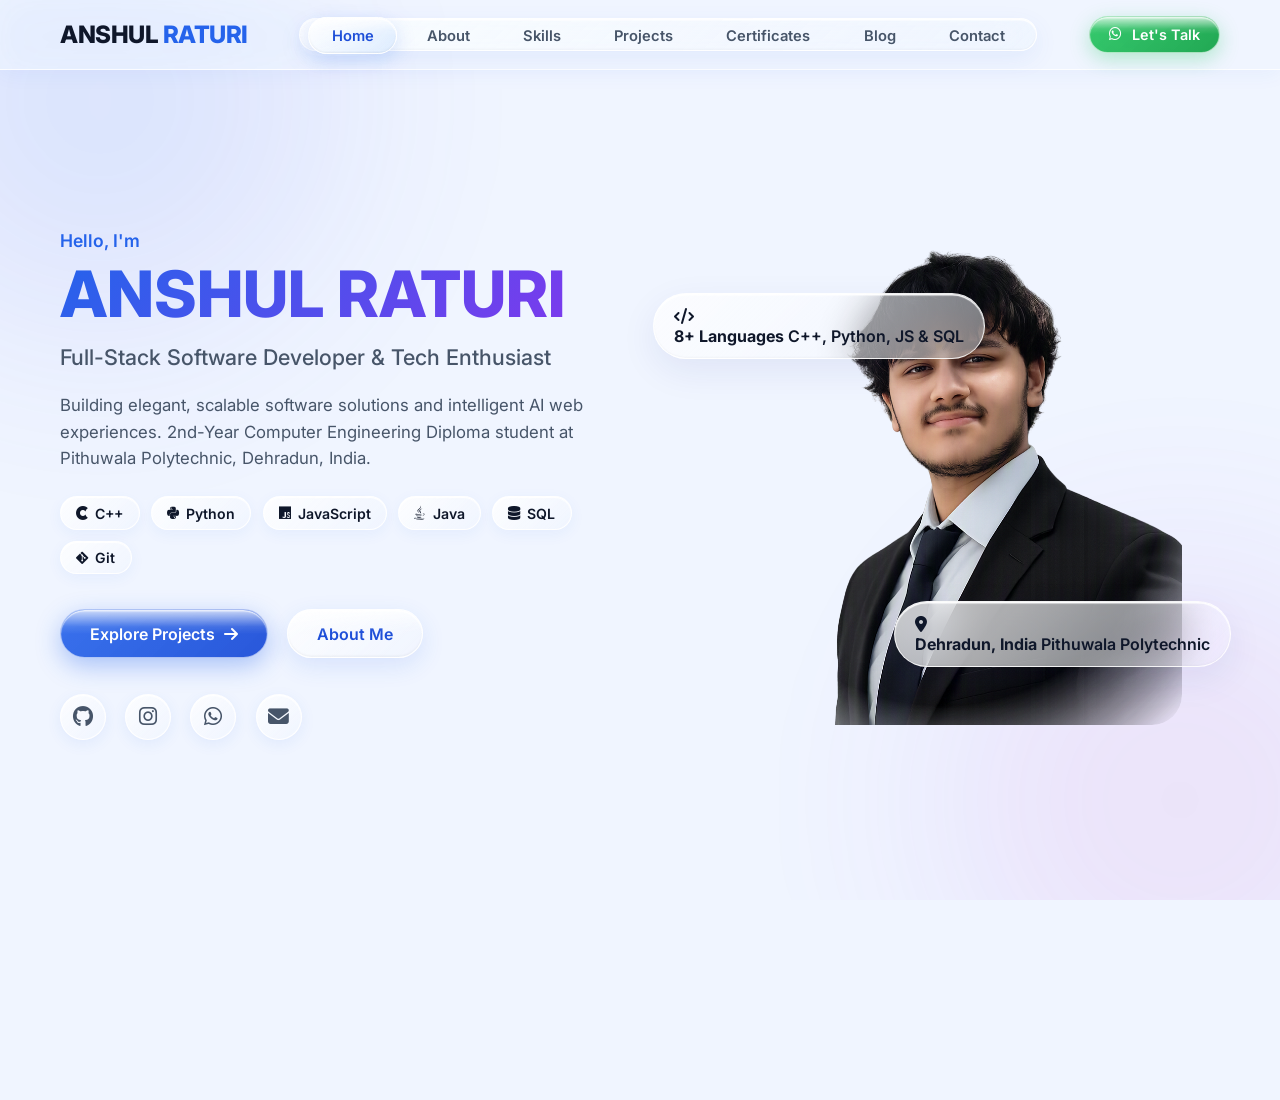
==== index.html @ 7e64fc9b "Complete multi-page portfolio website for Anshul Raturi" ====
<!DOCTYPE html>
<html lang="en">
<head>
  <meta charset="UTF-8">
  <meta name="viewport" content="width=device-width, initial-scale=1.0">
  <title>Anshul Raturi | Full-Stack Software Developer & Tech Enthusiast</title>
  <meta name="description" content="Official website of Anshul Raturi - Full-Stack Developer, Computer Engineering Student at Pithuwala Polytechnic Dehradun. Creator of RaturiHub AI and MAX AI Assistant.">
  <meta name="keywords" content="Anshul Raturi, Anshul Raturi Portfolio, Anshul Raturi Dehradun, RaturiHub, MAX AI, Full-Stack Developer, C++ Developer, Python Bot Developer, Pithuwala Polytechnic">
  <meta name="author" content="Anshul Raturi">
  <meta name="robots" content="index, follow">

  <!-- Open Graph / Social Media SEO -->
  <meta property="og:title" content="Anshul Raturi | Full-Stack Software Developer">
  <meta property="og:description" content="Building scalable web solutions and intelligent AI systems. Based in Dehradun, India.">
  <meta property="og:image" content="my image.png">
  <meta property="og:type" content="website">

  <link rel="stylesheet" href="styles.css">
  <link rel="stylesheet" href="https://cdnjs.cloudflare.com/ajax/libs/font-awesome/6.5.1/css/all.min.css">

  <!-- JSON-LD Structured Data: Person Schema (Google Knowledge Graph) -->
  <script type="application/ld+json">
  {
    "@context": "https://schema.org",
    "@type": "Person",
    "name": "Anshul Raturi",
    "alternateName": "Anshul Raturi Developer",
    "jobTitle": "Full-Stack Software Developer",
    "url": "https://anshulraturi.dev",
    "image": "my image.png",
    "alumniOf": {
      "@type": "EducationalOrganization",
      "name": "Pithuwala Polytechnic, Dehradun"
    },
    "address": {
      "@type": "PostalAddress",
      "addressLocality": "Dehradun",
      "addressRegion": "Uttarakhand",
      "addressCountry": "India"
    },
    "knowsAbout": ["C++", "Python", "JavaScript", "Full-Stack Development", "AI/ML", "SQL", "Git"],
    "sameAs": [
      "https://github.com/anshulraturi2009",
      "https://www.instagram.com/__anshul__raturi__/",
      "https://wa.me/917456057507"
    ]
  }
  </script>
</head>
<body class="home-page page-transition">

  <!-- Header Navigation -->
  <header class="navbar">
    <div class="nav-container">
      <a href="index.html" class="logo">ANSHUL <span>RATURI</span></a>
      
      <ul class="nav-links">
        <li><a href="index.html" class="active">Home</a></li>
        <li><a href="about.html">About</a></li>
        <li><a href="skills.html">Skills</a></li>
        <li><a href="projects.html">Projects</a></li>
        <li><a href="certificates.html">Certificates</a></li>
        <li><a href="blog.html">Blog</a></li>
        <li><a href="contact.html">Contact</a></li>
      </ul>
      
      <div class="nav-actions">
        <a href="https://wa.me/917456057507" target="_blank" class="btn-whatsapp-small">
          <i class="fab fa-whatsapp"></i> Let's Talk
        </a>
        <button class="mobile-menu-btn" aria-label="Toggle Mobile Menu">
          <i class="fas fa-bars"></i>
        </button>
      </div>
    </div>
  </header>

  <!-- Hero Section -->
  <main class="hero-section">
    <div class="hero-container">
      
      <!-- Hero Text Content -->
      <div class="hero-content">
        <span class="greeting-badge">Hello, I'm</span>
        <h1 class="hero-name text-gradient">ANSHUL RATURI</h1>
        <h2 class="hero-role">Full-Stack Software Developer &amp; Tech Enthusiast</h2>
        <p class="hero-desc">
          Building elegant, scalable software solutions and intelligent AI web experiences. 2nd-Year Computer Engineering Diploma student at Pithuwala Polytechnic, Dehradun, India.
        </p>

        <!-- Language Capsule Pills -->
        <div class="language-capsule-bar">
          <span class="lang-pill"><i class="fab fa-cuttlefish"></i> C++</span>
          <span class="lang-pill"><i class="fab fa-python"></i> Python</span>
          <span class="lang-pill"><i class="fab fa-js"></i> JavaScript</span>
          <span class="lang-pill"><i class="fab fa-java"></i> Java</span>
          <span class="lang-pill"><i class="fas fa-database"></i> SQL</span>
          <span class="lang-pill"><i class="fab fa-git-alt"></i> Git</span>
        </div>

        <!-- Action Buttons -->
        <div class="hero-buttons">
          <a href="projects.html" class="btn btn-primary">
            Explore Projects <i class="fas fa-arrow-right"></i>
          </a>
          <a href="about.html" class="btn btn-secondary">
            About Me
          </a>
        </div>

        <!-- Social Media Icons (Trigger Popups) -->
        <div class="hero-socials">
          <a href="#" class="social-trigger" data-modal="gh-modal" title="GitHub"><i class="fab fa-github"></i></a>
          <a href="#" class="social-trigger" data-modal="ig-modal" title="Instagram"><i class="fab fa-instagram"></i></a>
          <a href="#" class="social-trigger" data-modal="wa-modal" title="WhatsApp"><i class="fab fa-whatsapp"></i></a>
          <a href="#" class="social-trigger" data-modal="email-modal" title="Email"><i class="fas fa-envelope"></i></a>
        </div>
      </div>

      <!-- Hero Image Wrapper -->
      <div class="hero-image-wrapper">
        <div class="hero-image-container">
          <img src="my image.png" alt="Anshul Raturi - Full-Stack Developer & Computer Engineering Student" class="hero-image">
        </div>
        
        <!-- Floating Glass Chips -->
        <div class="floating-chip chip-1">
          <i class="fas fa-code"></i>
          <div>
            <strong>8+ Languages</strong>
            <span>C++, Python, JS &amp; SQL</span>
          </div>
        </div>
        <div class="floating-chip chip-2">
          <i class="fas fa-map-marker-alt"></i>
          <div>
            <strong>Dehradun, India</strong>
            <span>Pithuwala Polytechnic</span>
          </div>
        </div>
      </div>

    </div>
  </main>

  <!-- Social Preview Modals -->
  <div class="social-modal" id="ig-modal">
    <div class="social-modal-backdrop"></div>
    <div class="social-card glass">
      <button class="modal-close" aria-label="Close Modal">&times;</button>
      <div class="social-card-header">
        <img src="my image.png" alt="Anshul Raturi - Instagram Profile" class="social-avatar">
        <div class="social-stats">
          <div class="social-username">@__anshul__raturi__</div>
          <div class="social-platform"><i class="fab fa-instagram"></i> Instagram</div>
        </div>
      </div>
      <div class="social-card-bio">
        Full-Stack Developer | Tech Enthusiast<br>
        🚀 Building Software | 📍 Dehradun
      </div>
      <a href="https://www.instagram.com/__anshul__raturi__/" target="_blank" class="btn btn-primary social-visit-btn">
        <i class="fab fa-instagram"></i> Visit Profile
      </a>
    </div>
  </div>

  <div class="social-modal" id="email-modal">
    <div class="social-modal-backdrop"></div>
    <div class="social-card glass">
      <button class="modal-close" aria-label="Close Modal">&times;</button>
      <div class="social-card-header">
        <div class="social-icon-large"><i class="fas fa-envelope"></i></div>
        <div class="social-stats">
          <div class="social-username">anshulraturi51@gmail.com</div>
          <div class="social-platform"><i class="fab fa-google"></i> Gmail</div>
        </div>
      </div>
      <div class="social-card-bio">
        Send me an email for project inquiries,<br>collaborations, or opportunities.
      </div>
      <a href="mailto:anshulraturi51@gmail.com" class="btn btn-primary social-visit-btn">
        <i class="fas fa-paper-plane"></i> Send Email
      </a>
    </div>
  </div>

  <div class="social-modal" id="wa-modal">
    <div class="social-modal-backdrop"></div>
    <div class="social-card glass">
      <button class="modal-close" aria-label="Close Modal">&times;</button>
      <div class="social-card-header">
        <div class="social-icon-large whatsapp"><i class="fab fa-whatsapp"></i></div>
        <div class="social-stats">
          <div class="social-username">+91 74560 57507</div>
          <div class="social-platform"><i class="fab fa-whatsapp"></i> WhatsApp</div>
        </div>
      </div>
      <div class="social-card-bio">
        Chat with me directly on WhatsApp<br>for quick responses &amp; discussions.
      </div>
      <a href="https://wa.me/917456057507?text=Hi%20Anshul" target="_blank" class="btn btn-primary social-visit-btn">
        <i class="fab fa-whatsapp"></i> Chat Now
      </a>
    </div>
  </div>

  <div class="social-modal" id="gh-modal">
    <div class="social-modal-backdrop"></div>
    <div class="social-card glass">
      <button class="modal-close" aria-label="Close Modal">&times;</button>
      <div class="social-card-header">
        <div class="social-icon-large github"><i class="fab fa-github"></i></div>
        <div class="social-stats">
          <div class="social-username">anshulraturi2009</div>
          <div class="social-platform"><i class="fab fa-github"></i> GitHub</div>
        </div>
      </div>
      <div class="social-card-bio">
        Explore my projects, repositories,<br>and open-source contributions.
      </div>
      <a href="https://github.com/anshulraturi2009" target="_blank" class="btn btn-primary social-visit-btn">
        <i class="fab fa-github"></i> Visit Profile
      </a>
    </div>
  </div>

  <script src="script.js"></script>
</body>
</html>
---- styles.css ----
@import url('https://fonts.googleapis.com/css2?family=Inter:wght@300;400;500;600;700;800&display=swap');

:root {
  --bg-color: #F0F5FF;
  --text-primary: #0F172A;
  --text-secondary: #475569;
  --accent-blue: #2563EB;
  --accent-blue-hover: #1D4ED8;
  --nav-height: 70px;
}

/* Global Reset & Base */
*, *::before, *::after {
  box-sizing: border-box;
}

html {
  scroll-behavior: smooth;
}

body {
  margin: 0;
  padding: 0;
  font-family: 'Inter', system-ui, -apple-system, sans-serif;
  background-color: var(--bg-color);
  color: var(--text-primary);
  overscroll-behavior: none;
  -webkit-font-smoothing: antialiased;
  -moz-osx-font-smoothing: grayscale;
}

@media (min-width: 1024px) {
  body.home-page {
    overflow: hidden;
  }
}

/* Background Ambient Orbs for Depth */
@media (min-width: 768px) {
  body::before, body::after {
    content: '';
    position: fixed;
    width: 600px;
    height: 600px;
    border-radius: 50%;
    filter: blur(100px);
    z-index: -1;
    opacity: 0.45;
    pointer-events: none;
  }
  body::before {
    top: -200px;
    left: -200px;
    background: radial-gradient(circle, rgba(37, 99, 235, 0.3) 0%, rgba(99, 102, 241, 0.2) 50%, transparent 70%);
  }
  body::after {
    bottom: -200px;
    right: -200px;
    background: radial-gradient(circle, rgba(236, 72, 153, 0.25) 0%, rgba(168, 85, 247, 0.2) 50%, transparent 70%);
  }
}

a {
  text-decoration: none;
  color: inherit;
}

ul {
  list-style: none;
  padding: 0;
  margin: 0;
}

.text-gradient {
  background: linear-gradient(135deg, #2563EB, #7C3AED, #EC4899, #2563EB);
  background-size: 300% auto;
  -webkit-background-clip: text;
  -webkit-text-fill-color: transparent;
  background-clip: text;
  animation: gradientShimmer 6s ease infinite;
}

@keyframes gradientShimmer {
  0% { background-position: 0% center; }
  50% { background-position: 100% center; }
  100% { background-position: 0% center; }
}

/* Page Entrance */
.page-transition {
  animation: pageIn 0.5s ease forwards;
}
@keyframes pageIn {
  from { opacity: 0; transform: translateY(15px); }
  to { opacity: 1; transform: translateY(0); }
}

/* Typography */
h1, h2, h3, h4 {
  margin: 0;
  font-weight: 700;
}
p {
  line-height: 1.6;
  color: var(--text-secondary);
}

/* Page Layout */
.page-container {
  max-width: 1200px;
  margin: 0 auto;
  padding: calc(var(--nav-height) + 40px) 20px 40px;
}

/* ========================================================
   NAVBAR & NAV GLASS LINKS
   ======================================================== */
.navbar {
  position: fixed;
  top: 0;
  width: 100%;
  height: var(--nav-height);
  background: rgba(240, 245, 255, 0.7);
  backdrop-filter: blur(16px) saturate(180%);
  -webkit-backdrop-filter: blur(16px) saturate(180%);
  border-bottom: 1.5px solid rgba(255, 255, 255, 0.8);
  box-shadow: 0 4px 20px rgba(37, 99, 235, 0.05);
  z-index: 1000;
}
.nav-container {
  max-width: 1200px;
  margin: 0 auto;
  padding: 0 20px;
  height: 100%;
  display: flex;
  align-items: center;
  justify-content: space-between;
}
.logo {
  font-size: 1.5rem;
  font-weight: 800;
  letter-spacing: -0.5px;
}
.logo span {
  color: var(--accent-blue);
}
.nav-links {
  display: flex;
  gap: 0.4rem;
  align-items: center;
  padding: 0.35rem 0.5rem;
  background: linear-gradient(135deg, rgba(255, 255, 255, 0.65) 0%, rgba(240, 245, 255, 0.35) 100%);
  backdrop-filter: blur(20px) saturate(190%);
  -webkit-backdrop-filter: blur(20px) saturate(190%);
  border: 1.5px solid rgba(255, 255, 255, 0.9);
  border-radius: 99px;
  box-shadow: 
    0 8px 25px rgba(37, 99, 235, 0.08),
    inset 0 1.5px 1px rgba(255, 255, 255, 0.95),
    inset 0 -1px 2px rgba(0, 0, 0, 0.03);
}
.nav-links a {
  position: relative;
  font-weight: 600;
  font-size: 0.92rem;
  padding: 0.55rem 1.4rem;
  border-radius: 99px;
  color: var(--text-secondary);
  transition: all 0.35s cubic-bezier(0.34, 1.56, 0.64, 1);
  border: 1.5px solid transparent;
  overflow: hidden;
  z-index: 1;
}

/* Light Reflection Sheen Arc on Nav Links */
.nav-links a::before {
  content: '';
  position: absolute;
  top: 0;
  left: 0;
  right: 0;
  height: 50%;
  background: linear-gradient(180deg, rgba(255, 255, 255, 0.85) 0%, rgba(255, 255, 255, 0.1) 70%, transparent 100%);
  border-radius: 99px 99px 0 0;
  opacity: 0;
  transition: opacity 0.3s ease;
  pointer-events: none;
}

/* Rainbow Edge Sheen on Nav Link Hover */
.nav-links a::after {
  content: '';
  position: absolute;
  inset: -1.5px;
  border-radius: inherit;
  padding: 1.5px;
  background: linear-gradient(
    135deg,
    rgba(255, 255, 255, 0.9),
    rgba(59, 130, 246, 0.7),
    rgba(168, 85, 247, 0.7),
    rgba(236, 72, 153, 0.6),
    rgba(255, 255, 255, 0.9)
  );
  -webkit-mask: linear-gradient(#fff 0 0) content-box, linear-gradient(#fff 0 0);
  mask: linear-gradient(#fff 0 0) content-box, linear-gradient(#fff 0 0);
  -webkit-mask-composite: xor;
  mask-composite: exclude;
  opacity: 0;
  transition: opacity 0.4s ease;
  pointer-events: none;
}

.nav-links a:hover {
  color: #1D4ED8;
  background: linear-gradient(135deg, rgba(255, 255, 255, 0.85) 0%, rgba(230, 240, 255, 0.5) 100%);
  backdrop-filter: blur(16px);
  border-color: rgba(255, 255, 255, 0.95);
  box-shadow: 
    0 6px 20px rgba(37, 99, 235, 0.15),
    inset 0 1.5px 1px #ffffff,
    inset 0 -1px 2px rgba(0, 0, 0, 0.04);
  transform: translateY(-2px) scale(1.02);
}
.nav-links a:hover::before, .nav-links a:hover::after {
  opacity: 1;
}

.nav-links a.active {
  color: #1D4ED8;
  background: linear-gradient(135deg, rgba(255, 255, 255, 0.95) 0%, rgba(210, 230, 255, 0.7) 100%);
  backdrop-filter: blur(16px);
  border-color: rgba(255, 255, 255, 0.95);
  box-shadow: 
    0 6px 20px rgba(37, 99, 235, 0.18),
    inset 0 1.5px 1px #ffffff,
    inset 0 -1px 2px rgba(0, 0, 0, 0.05);
}
.nav-links a.active::before {
  opacity: 1;
}

.nav-actions {
  display: flex;
  align-items: center;
  gap: 1rem;
}
.mobile-menu-btn {
  display: none;
  background: none;
  border: none;
  font-size: 1.5rem;
  color: var(--text-primary);
  cursor: pointer;
}

/* ========================================================
   PURE 3D GLASS MATERIAL BUTTONS
   ======================================================== */
.btn, .btn-whatsapp-small {
  position: relative;
  display: inline-flex;
  align-items: center;
  justify-content: center;
  gap: 0.6rem;
  padding: 0.85rem 1.8rem;
  border-radius: 99px;
  font-size: 1rem;
  font-weight: 600;
  text-decoration: none;
  cursor: pointer;
  overflow: hidden;
  transition: all 0.35s cubic-bezier(0.34, 1.56, 0.64, 1);
  will-change: transform;
  z-index: 1;

  /* Real Glass Base Styling */
  background: linear-gradient(135deg, rgba(255, 255, 255, 0.8) 0%, rgba(240, 245, 255, 0.4) 100%);
  backdrop-filter: blur(20px) saturate(190%);
  -webkit-backdrop-filter: blur(20px) saturate(190%);
  border: 1.5px solid rgba(255, 255, 255, 0.9);
  box-shadow: 
    0 8px 24px rgba(37, 99, 235, 0.12),
    inset 0 1.5px 1px rgba(255, 255, 255, 0.95),
    inset 0 -1.5px 2px rgba(0, 0, 0, 0.04);
}

/* Top Glossy Reflection Sheen */
.btn::before, .btn-whatsapp-small::before {
  content: '';
  position: absolute;
  top: 0;
  left: 0;
  right: 0;
  height: 50%;
  background: linear-gradient(180deg, rgba(255, 255, 255, 0.75) 0%, rgba(255, 255, 255, 0.1) 70%, transparent 100%);
  border-radius: 99px 99px 0 0;
  pointer-events: none;
  transition: opacity 0.3s ease;
}

/* Rainbow / Iridescent Edge Glow on Hover */
.btn::after, .btn-whatsapp-small::after {
  content: '';
  position: absolute;
  inset: -1.5px;
  border-radius: inherit;
  padding: 1.5px;
  background: linear-gradient(
    135deg,
    rgba(255, 255, 255, 0.9),
    rgba(59, 130, 246, 0.7),
    rgba(168, 85, 247, 0.7),
    rgba(236, 72, 153, 0.6),
    rgba(255, 255, 255, 0.9)
  );
  -webkit-mask: linear-gradient(#fff 0 0) content-box, linear-gradient(#fff 0 0);
  mask: linear-gradient(#fff 0 0) content-box, linear-gradient(#fff 0 0);
  -webkit-mask-composite: xor;
  mask-composite: exclude;
  opacity: 0;
  transition: opacity 0.4s ease;
  pointer-events: none;
}

.btn-secondary {
  color: #1D4ED8;
}
.btn-secondary:hover {
  color: #1E40AF;
  background: linear-gradient(135deg, rgba(255, 255, 255, 0.95) 0%, rgba(240, 245, 255, 0.6) 100%);
}

.btn-primary {
  background: linear-gradient(135deg, rgba(37, 99, 235, 0.9) 0%, rgba(29, 78, 216, 0.95) 100%);
  color: #FFFFFF !important;
  border: 1.5px solid rgba(255, 255, 255, 0.6);
  box-shadow: 
    0 8px 25px rgba(37, 99, 235, 0.35),
    inset 0 1.5px 1px rgba(255, 255, 255, 0.6);
}
.btn-primary:hover {
  background: linear-gradient(135deg, rgba(29, 78, 216, 0.95) 0%, rgba(30, 64, 175, 1) 100%);
  box-shadow: 
    0 12px 30px rgba(37, 99, 235, 0.45),
    inset 0 1.5px 1.5px rgba(255, 255, 255, 0.8);
}

.btn-whatsapp-small {
  background: linear-gradient(135deg, rgba(34, 197, 94, 0.9) 0%, rgba(22, 163, 74, 0.95) 100%);
  color: #FFFFFF !important;
  border: 1.5px solid rgba(255, 255, 255, 0.6);
  padding: 0.55rem 1.2rem;
  font-size: 0.9rem;
  box-shadow: 
    0 6px 20px rgba(34, 197, 94, 0.3),
    inset 0 1.5px 1px rgba(255, 255, 255, 0.6);
}
.btn-whatsapp-small:hover {
  background: linear-gradient(135deg, rgba(22, 163, 74, 0.95) 0%, rgba(21, 128, 61, 1) 100%);
}

.btn:hover, .btn-whatsapp-small:hover {
  transform: translateY(-3px) scale(1.02);
}
.btn:hover::after, .btn-whatsapp-small:hover::after {
  opacity: 1;
}

/* ========================================================
   REAL FROSTED GLASS CARDS (EVERYWHERE)
   ======================================================== */
.card, .about-card, .skill-card, .contact-item, .contact-form, .floating-chip, .glass {
  position: relative;
  background: linear-gradient(135deg, rgba(255, 255, 255, 0.75) 0%, rgba(240, 245, 255, 0.45) 100%);
  backdrop-filter: blur(20px) saturate(180%);
  -webkit-backdrop-filter: blur(20px) saturate(180%);
  border: 1.5px solid rgba(255, 255, 255, 0.85);
  box-shadow: 
    0 12px 36px 0 rgba(31, 38, 135, 0.08),
    inset 0 1.5px 1px 0 rgba(255, 255, 255, 0.95),
    inset 0 -1px 2px 0 rgba(0, 0, 0, 0.03);
  border-radius: 20px;
  overflow: hidden;
  transition: all 0.35s cubic-bezier(0.34, 1.56, 0.64, 1);
}

/* Glossy Light Highlight Arc on Top of Cards */
.card::before, .about-card::before, .skill-card::before, .contact-item::before, .contact-form::before, .floating-chip::before, .glass::before {
  content: '';
  position: absolute;
  top: 0;
  left: 10%;
  right: 10%;
  height: 1px;
  background: linear-gradient(90deg, transparent, rgba(255, 255, 255, 0.9), transparent);
  pointer-events: none;
}

/* Rainbow Edge Sheen on Card Hover */
.card::after, .about-card::after, .skill-card::after, .contact-item::after, .contact-form::after, .floating-chip::after, .glass::after {
  content: '';
  position: absolute;
  inset: -1.5px;
  border-radius: inherit;
  padding: 1.5px;
  background: linear-gradient(
    135deg,
    rgba(255, 255, 255, 0.9),
    rgba(59, 130, 246, 0.5),
    rgba(168, 85, 247, 0.5),
    rgba(236, 72, 153, 0.4),
    rgba(255, 255, 255, 0.9)
  );
  -webkit-mask: linear-gradient(#fff 0 0) content-box, linear-gradient(#fff 0 0);
  mask: linear-gradient(#fff 0 0) content-box, linear-gradient(#fff 0 0);
  -webkit-mask-composite: xor;
  mask-composite: exclude;
  opacity: 0;
  transition: opacity 0.4s ease;
  pointer-events: none;
}

.card:hover, .about-card:hover, .skill-card:hover, .contact-item:hover, .contact-form:hover, .floating-chip:hover, .glass:hover {
  transform: translateY(-4px);
  background: linear-gradient(135deg, rgba(255, 255, 255, 0.9) 0%, rgba(240, 245, 255, 0.6) 100%);
  box-shadow: 
    0 18px 45px 0 rgba(37, 99, 235, 0.14),
    inset 0 1.5px 1.5px 0 #fff;
}
.card:hover::after, .about-card:hover::after, .skill-card:hover::after, .contact-item:hover::after, .contact-form:hover::after, .floating-chip:hover::after, .glass:hover::after {
  opacity: 1;
}

/* ========================================================
   HERO SECTION & IMAGE BLENDING
   ======================================================== */
.main-content {
  min-height: 100vh;
}
.hero-container {
  max-width: 1200px;
  margin: 0 auto;
  padding: calc(var(--nav-height) + 2rem) 20px 2rem;
  display: flex;
  align-items: center;
  justify-content: space-between;
  gap: 3rem;
  min-height: 100vh;
}
.hero-content {
  flex: 1;
  max-width: 600px;
  z-index: 2;
}
.greeting-badge {
  display: inline-block;
  font-size: 1.1rem;
  font-weight: 600;
  color: var(--accent-blue);
  margin-bottom: 0.5rem;
}
.hero-name {
  font-size: clamp(2.8rem, 5vw, 4.5rem);
  line-height: 1.1;
  margin-bottom: 0.8rem;
  font-weight: 800;
}
.hero-role {
  font-size: 1.35rem;
  color: var(--text-secondary);
  font-weight: 500;
  margin-bottom: 1.2rem;
  line-height: 1.4;
}
.hero-desc {
  font-size: 1.05rem;
  color: var(--text-secondary);
  line-height: 1.6;
  margin-bottom: 1.5rem;
}

/* Language Capsule Pills Bar */
.language-capsule-bar {
  display: flex;
  flex-wrap: wrap;
  gap: 0.7rem;
  margin-top: 1.5rem;
  margin-bottom: 2.2rem; /* Clean ample gap before Explore Projects button */
  align-items: center;
}
.lang-pill {
  display: inline-flex;
  align-items: center;
  gap: 0.45rem;
  padding: 0.45rem 0.95rem;
  background: linear-gradient(135deg, rgba(255, 255, 255, 0.85) 0%, rgba(240, 245, 255, 0.5) 100%);
  backdrop-filter: blur(16px);
  -webkit-backdrop-filter: blur(16px);
  border: 1.5px solid rgba(255, 255, 255, 0.9);
  border-radius: 99px;
  font-size: 0.88rem;
  font-weight: 600;
  color: var(--text-primary);
  box-shadow: 0 4px 15px rgba(37, 99, 235, 0.06), inset 0 1px 1px #fff;
  transition: all 0.3s ease;
}
.lang-pill:hover {
  transform: translateY(-2px);
  border-color: var(--accent-blue);
  color: var(--accent-blue);
  background: #FFFFFF;
}

.hero-buttons {
  display: flex;
  gap: 1.2rem;
  margin-bottom: 2.2rem;
  flex-wrap: wrap;
}

/* Hero Social Glass Buttons */
.hero-socials {
  display: flex;
  gap: 1.2rem;
  font-size: 1.3rem;
}
.hero-socials a {
  display: inline-flex;
  align-items: center;
  justify-content: center;
  width: 46px;
  height: 46px;
  border-radius: 50%;
  background: linear-gradient(135deg, rgba(255, 255, 255, 0.8) 0%, rgba(240, 245, 255, 0.4) 100%);
  backdrop-filter: blur(16px);
  border: 1.5px solid rgba(255, 255, 255, 0.9);
  color: var(--text-secondary);
  box-shadow: 0 4px 15px rgba(37, 99, 235, 0.08), inset 0 1px 1px #fff;
  transition: all 0.3s cubic-bezier(0.34, 1.56, 0.64, 1);
}
.hero-socials a:hover {
  color: var(--accent-blue);
  transform: translateY(-4px) scale(1.1);
  background: linear-gradient(135deg, #fff 0%, rgba(240, 245, 255, 0.8) 100%);
  box-shadow: 0 8px 25px rgba(37, 99, 235, 0.2), inset 0 1.5px 1px #fff;
}

/* Image Wrapping & Seamless Radial Feathering */
.hero-image-wrapper {
  flex: 1;
  display: flex;
  justify-content: center;
  align-items: center;
  position: relative;
  min-width: 320px;
  z-index: 1;
}
.hero-image-container {
  position: relative;
  width: 100%;
  max-width: 480px;
  aspect-ratio: 1;
  overflow: hidden;
  border-radius: 30px;
  -webkit-mask-image: radial-gradient(circle at center, black 65%, transparent 98%);
  mask-image: radial-gradient(circle at center, black 65%, transparent 98%);
  display: flex;
  justify-content: center;
  align-items: center;
}
.hero-image {
  width: 100%;
  height: 100%;
  object-fit: cover;
  object-position: center 10%;
  transform: scale(1.08);
  background: transparent;
  display: block;
}

/* Floating Chips */
.floating-chip {
  position: absolute;
  padding: 0.75rem 1.25rem;
  border-radius: 99px;
  font-weight: 600;
  animation: float 4s ease-in-out infinite;
  will-change: transform;
  z-index: 3;
}
.chip-1 {
  top: 10%;
  left: -2%;
}
.chip-2 {
  bottom: 12%;
  right: -2%;
  animation-delay: 2s;
}
@keyframes float {
  0%, 100% { transform: translateY(0); }
  50% { transform: translateY(-12px); }
}

/* ========================================================
   INNER PAGES (ABOUT, SKILLS, CONTACT)
   ======================================================== */
.page-header {
  text-align: center;
  margin-bottom: 4rem;
}
.page-header h1 {
  font-size: 3rem;
  margin-bottom: 1rem;
}

/* About Page Stats */
.stats-container {
  display: flex;
  justify-content: center;
  gap: 3rem;
  margin-bottom: 4rem;
  flex-wrap: wrap;
}
.stat-item {
  text-align: center;
  padding: 1.5rem 2.5rem;
}
.stat-num {
  font-size: 3.5rem;
  font-weight: 800;
  color: var(--accent-blue);
  margin-bottom: 0.5rem;
}
.stat-label {
  font-weight: 600;
  color: var(--text-secondary);
}

.about-grid {
  display: grid;
  grid-template-columns: repeat(auto-fit, minmax(300px, 1fr));
  gap: 2rem;
  content-visibility: auto;
}
.about-card {
  padding: 2rem;
}
.about-card .icon {
  font-size: 2.5rem;
  color: var(--accent-blue);
  margin-bottom: 1.5rem;
}
.about-card h3 {
  margin-bottom: 1rem;
  font-size: 1.25rem;
}

/* Skills Page */
.skills-grid {
  display: grid;
  grid-template-columns: repeat(auto-fit, minmax(300px, 1fr));
  gap: 2rem;
  content-visibility: auto;
}
.skill-card {
  padding: 2rem;
  display: flex;
  flex-direction: column;
}
.skill-header {
  display: flex;
  align-items: center;
  gap: 1rem;
  margin-bottom: 1rem;
}
.skill-icon {
  font-size: 2.5rem;
}
.skill-info h3 {
  font-size: 1.1rem;
  margin-bottom: 0.2rem;
}
.skill-info span {
  font-size: 0.85rem;
  color: var(--text-secondary);
}
.skill-desc {
  font-size: 0.95rem;
  margin-bottom: 1.5rem;
  flex-grow: 1;
}
.skill-bar-header {
  display: flex;
  justify-content: space-between;
  align-items: center;
  margin-top: 1rem;
  margin-bottom: 0.4rem;
  font-size: 0.88rem;
  font-weight: 700;
}
.skill-bar-label {
  color: var(--text-secondary);
  font-weight: 600;
}
.skill-bar-percent {
  font-size: 0.9rem;
  font-weight: 800;
  padding: 0.2rem 0.6rem;
  border-radius: 6px;
  letter-spacing: 0.5px;
}

/* Color Coding Levels */

/* High (90%+) -> RED GRADIENT */
.percent-high {
  color: #DC2626;
  background: rgba(220, 38, 38, 0.1);
  border: 1px solid rgba(220, 38, 38, 0.25);
}
.skill-bar-fill.level-high {
  background: linear-gradient(90deg, #EF4444 0%, #DC2626 100%);
  box-shadow: 0 2px 10px rgba(220, 38, 38, 0.35);
}

/* Medium-High (85% - 89%) -> ORANGE GRADIENT */
.percent-medium-high {
  color: #EA580C;
  background: rgba(234, 88, 12, 0.1);
  border: 1px solid rgba(234, 88, 12, 0.25);
}
.skill-bar-fill.level-medium-high {
  background: linear-gradient(90deg, #F97316 0%, #EA580C 100%);
  box-shadow: 0 2px 10px rgba(234, 88, 12, 0.35);
}

/* Medium (80% - 84%) -> BLUE GRADIENT */
.percent-medium {
  color: #2563EB;
  background: rgba(37, 99, 235, 0.1);
  border: 1px solid rgba(37, 99, 235, 0.25);
}
.skill-bar-fill.level-medium {
  background: linear-gradient(90deg, #3B82F6 0%, #2563EB 100%);
  box-shadow: 0 2px 10px rgba(37, 99, 235, 0.35);
}

.progress-container, .skill-bar-container {
  height: 10px;
  background: rgba(37, 99, 235, 0.08);
  border-radius: 99px;
  overflow: hidden;
  border: 1px solid rgba(37, 99, 235, 0.12);
}
.progress-bar, .skill-bar-fill {
  height: 100%;
  width: 0%;
  border-radius: 99px;
  transition: width 1.2s cubic-bezier(0.25, 0.8, 0.25, 1);
}

/* ========================================================
   PROJECTS PAGE STYLING
   ======================================================== */
.projects-grid {
  display: grid;
  grid-template-columns: repeat(auto-fit, minmax(350px, 1fr));
  gap: 2.5rem;
  content-visibility: auto;
}
.project-card {
  padding: 2.2rem;
  display: flex;
  flex-direction: column;
  justify-content: space-between;
}
.project-banner {
  display: flex;
  align-items: center;
  justify-content: space-between;
  margin-bottom: 1.5rem;
}
.project-icon-badge {
  width: 54px;
  height: 54px;
  border-radius: 16px;
  background: linear-gradient(135deg, rgba(37, 99, 235, 0.2) 0%, rgba(124, 58, 237, 0.2) 100%);
  border: 1.5px solid rgba(255, 255, 255, 0.9);
  display: flex;
  align-items: center;
  justify-content: center;
  font-size: 1.6rem;
  color: var(--accent-blue);
  box-shadow: 0 4px 15px rgba(37, 99, 235, 0.15);
}
.project-icon-badge.max-ai {
  background: linear-gradient(135deg, rgba(16, 185, 129, 0.2) 0%, rgba(6, 182, 212, 0.2) 100%);
  color: #059669;
}
.project-status {
  font-size: 0.8rem;
  font-weight: 700;
  padding: 0.4rem 0.9rem;
  border-radius: 99px;
  background: rgba(34, 197, 94, 0.12);
  color: #16a34a;
  border: 1px solid rgba(34, 197, 94, 0.3);
  display: inline-flex;
  align-items: center;
  gap: 0.4rem;
}
.project-status i {
  font-size: 0.5rem;
  animation: statusPulse 2s infinite;
}
@keyframes statusPulse {
  0%, 100% { opacity: 1; }
  50% { opacity: 0.3; }
}

.project-title {
  font-size: 1.6rem;
  margin-bottom: 0.4rem;
  color: var(--text-primary);
}
.project-tagline {
  font-size: 0.95rem;
  font-weight: 600;
  color: var(--accent-blue);
  margin-bottom: 1.2rem;
}
.project-summary {
  font-size: 0.95rem;
  line-height: 1.65;
  color: var(--text-secondary);
  margin-bottom: 1.5rem;
}
.project-features {
  display: grid;
  grid-template-columns: 1fr 1fr;
  gap: 0.8rem;
  margin-bottom: 1.5rem;
}
.feature-item {
  font-size: 0.85rem;
  font-weight: 600;
  color: var(--text-primary);
  display: flex;
  align-items: center;
  gap: 0.5rem;
}
.feature-item i {
  color: var(--accent-blue);
  font-size: 0.9rem;
}
.project-tech-stack {
  display: flex;
  flex-wrap: wrap;
  gap: 0.5rem;
  margin-bottom: 1.8rem;
}
.tech-pill {
  font-size: 0.8rem;
  font-weight: 600;
  padding: 0.35rem 0.8rem;
  border-radius: 99px;
  background: rgba(255, 255, 255, 0.8);
  backdrop-filter: blur(8px);
  border: 1px solid rgba(255, 255, 255, 0.9);
  color: var(--text-secondary);
  box-shadow: 0 2px 8px rgba(0, 0, 0, 0.03);
}
.project-actions {
  display: flex;
  gap: 0.8rem;
  flex-wrap: wrap;
}
.project-actions .btn {
  padding: 0.7rem 1.4rem;
  font-size: 0.9rem;
}

/* ========================================================
   CERTIFICATES PAGE STYLING
   ======================================================== */
.certificates-grid {
  display: grid;
  grid-template-columns: repeat(auto-fit, minmax(320px, 1fr));
  gap: 2.2rem;
  content-visibility: auto;
}
.cert-card {
  padding: 2rem;
  display: flex;
  flex-direction: column;
  justify-content: space-between;
}
.cert-icon-wrapper {
  width: 58px;
  height: 58px;
  border-radius: 18px;
  background: linear-gradient(135deg, rgba(37, 99, 235, 0.2) 0%, rgba(99, 102, 241, 0.2) 100%);
  border: 1.5px solid rgba(255, 255, 255, 0.9);
  display: flex;
  align-items: center;
  justify-content: center;
  font-size: 1.8rem;
  color: var(--accent-blue);
  box-shadow: 0 6px 20px rgba(37, 99, 235, 0.15);
  margin-bottom: 1.2rem;
}
.cert-icon-wrapper.google {
  background: linear-gradient(135deg, rgba(234, 67, 53, 0.15) 0%, rgba(251, 188, 5, 0.15) 100%);
  color: #EA4335;
}
.cert-icon-wrapper.ai {
  background: linear-gradient(135deg, rgba(168, 85, 247, 0.2) 0%, rgba(236, 72, 153, 0.2) 100%);
  color: #9333EA;
}
.cert-icon-wrapper.aws {
  background: linear-gradient(135deg, rgba(255, 153, 0, 0.2) 0%, rgba(234, 88, 12, 0.2) 100%);
  color: #D97706;
}
.cert-icon-wrapper.microsoft {
  background: linear-gradient(135deg, rgba(0, 164, 239, 0.2) 0%, rgba(127, 186, 0, 0.2) 100%);
  color: #0284C7;
}
.cert-icon-wrapper.hubspot {
  background: linear-gradient(135deg, rgba(255, 122, 89, 0.2) 0%, rgba(249, 115, 22, 0.2) 100%);
  color: #EA580C;
}
.cert-icon-wrapper.cpp { background: linear-gradient(135deg, rgba(0, 89, 156, 0.2) 0%, rgba(37, 99, 235, 0.2) 100%); color: #00599C; }
.cert-icon-wrapper.python { background: linear-gradient(135deg, rgba(55, 118, 171, 0.2) 0%, rgba(255, 212, 59, 0.2) 100%); color: #3776AB; }
.cert-icon-wrapper.sql { background: linear-gradient(135deg, rgba(68, 121, 161, 0.2) 0%, rgba(242, 145, 17, 0.2) 100%); color: #4479A1; }
.cert-icon-wrapper.git { background: linear-gradient(135deg, rgba(240, 80, 50, 0.2) 0%, rgba(37, 99, 235, 0.2) 100%); color: #F05032; }

.cert-issuer-badge {
  font-size: 0.78rem;
  font-weight: 700;
  padding: 0.3rem 0.8rem;
  border-radius: 99px;
  background: rgba(37, 99, 235, 0.1);
  color: var(--accent-blue);
  border: 1px solid rgba(37, 99, 235, 0.2);
  display: inline-block;
  margin-bottom: 0.8rem;
}
.cert-issuer-badge.google-badge { background: rgba(234, 67, 53, 0.1); color: #DC2626; border-color: rgba(234, 67, 53, 0.2); }
.cert-issuer-badge.ai-badge { background: rgba(168, 85, 247, 0.1); color: #7E22CE; border-color: rgba(168, 85, 247, 0.2); }
.cert-issuer-badge.aws-badge { background: rgba(217, 119, 6, 0.1); color: #B45309; border-color: rgba(217, 119, 6, 0.2); }
.cert-issuer-badge.ms-badge { background: rgba(2, 132, 199, 0.1); color: #0369A1; border-color: rgba(2, 132, 199, 0.2); }
.cert-issuer-badge.hubspot-badge { background: rgba(234, 88, 12, 0.1); color: #C2410C; border-color: rgba(234, 88, 12, 0.2); }
.cert-issuer-badge.py-badge { background: rgba(55, 118, 171, 0.1); color: #2563EB; border-color: rgba(55, 118, 171, 0.2); }
.cert-issuer-badge.git-badge { background: rgba(240, 80, 50, 0.1); color: #C2410C; border-color: rgba(240, 80, 50, 0.2); }

.cert-title {
  font-size: 1.35rem;
  margin-bottom: 0.6rem;
  color: var(--text-primary);
}
.cert-desc {
  font-size: 0.9rem;
  line-height: 1.6;
  color: var(--text-secondary);
  margin-bottom: 1.5rem;
  flex-grow: 1;
}
.cert-actions {
  margin-top: auto;
}
.cert-actions .btn {
  width: 100%;
  padding: 0.75rem 1.2rem;
  font-size: 0.9rem;
}

/* Contact Page */
.contact-grid {
  display: grid;
  grid-template-columns: 1fr 1.5fr;
  gap: 3rem;
}
.contact-info {
  display: flex;
  flex-direction: column;
  gap: 1.5rem;
}
.contact-item {
  display: flex;
  align-items: center;
  gap: 1rem;
  padding: 1.2rem 1.5rem;
}
.contact-item i {
  font-size: 1.5rem;
  color: var(--accent-blue);
  width: 30px;
  text-align: center;
}
.contact-details h4 {
  font-size: 0.9rem;
  color: var(--text-secondary);
  margin-bottom: 0.2rem;
}
.contact-details p {
  color: var(--text-primary);
  font-weight: 600;
  margin: 0;
}

.contact-form {
  padding: 2.5rem;
}
.form-group {
  margin-bottom: 1.5rem;
}
.form-group label {
  display: block;
  margin-bottom: 0.5rem;
  font-weight: 600;
  color: var(--text-primary);
}
.form-control {
  width: 100%;
  padding: 0.85rem 1.2rem;
  border: 1.5px solid rgba(255, 255, 255, 0.9);
  border-radius: 12px;
  background: rgba(255, 255, 255, 0.6);
  backdrop-filter: blur(10px);
  font-family: inherit;
  font-size: 1rem;
  transition: all 0.3s ease;
  box-shadow: inset 0 1px 2px rgba(0, 0, 0, 0.03);
}
.form-control:focus {
  outline: none;
  border-color: var(--accent-blue);
  background: #FFFFFF;
  box-shadow: 0 0 0 4px rgba(37, 99, 235, 0.15);
}
textarea.form-control {
  min-height: 140px;
  resize: vertical;
}

/* ========================================================
   SOCIAL PREVIEW POPUP MODALS (STRICT NO OVERFLOW)
   ======================================================== */
.social-modal {
  position: fixed;
  inset: 0;
  z-index: 9999;
  display: flex;
  align-items: center;
  justify-content: center;
  opacity: 0;
  pointer-events: none;
  transition: opacity 0.35s ease;
  padding: 20px;
}
.social-modal.active {
  opacity: 1;
  pointer-events: all;
}
.social-modal-backdrop {
  position: absolute;
  inset: 0;
  background: rgba(15, 23, 42, 0.45);
  backdrop-filter: blur(8px);
  -webkit-backdrop-filter: blur(8px);
}
.social-card {
  position: relative;
  max-width: 400px;
  width: 100%;
  padding: 2.2rem 2rem 2rem;
  text-align: center;
  transform: translateY(20px) scale(0.95);
  transition: transform 0.4s cubic-bezier(0.34, 1.56, 0.64, 1);
  box-sizing: border-box;
  overflow: hidden;
  border-radius: 24px;
  display: flex;
  flex-direction: column;
  align-items: center;
}
.social-modal.active .social-card {
  transform: translateY(0) scale(1);
}
.modal-close {
  position: absolute;
  top: 1rem;
  right: 1rem;
  background: rgba(255, 255, 255, 0.7);
  border: 1.5px solid rgba(255, 255, 255, 0.9);
  border-radius: 50%;
  width: 34px;
  height: 34px;
  font-size: 1.2rem;
  cursor: pointer;
  color: var(--text-secondary);
  display: flex;
  align-items: center;
  justify-content: center;
  transition: all 0.2s ease;
  z-index: 10;
}
.modal-close:hover {
  background: #fff;
  color: var(--text-primary);
  transform: scale(1.1);
}
.social-avatar {
  width: 64px;
  height: 64px;
  border-radius: 50%;
  object-fit: cover;
  border: 2px solid rgba(255, 255, 255, 0.9);
  box-shadow: 0 4px 15px rgba(0, 0, 0, 0.1);
}
.social-icon-large {
  width: 64px;
  height: 64px;
  border-radius: 50%;
  display: flex;
  align-items: center;
  justify-content: center;
  font-size: 1.8rem;
  background: rgba(59, 130, 246, 0.15);
  color: #2563EB;
  border: 2px solid rgba(255, 255, 255, 0.9);
}
.social-icon-large.whatsapp {
  background: rgba(34, 197, 94, 0.15);
  color: #16a34a;
}
.social-icon-large.github {
  background: rgba(15, 23, 42, 0.1);
  color: #0F172A;
}
.social-card-header {
  display: flex;
  align-items: center;
  gap: 1rem;
  margin-bottom: 1.2rem;
  text-align: left;
  width: 100%;
}
.social-username {
  font-weight: 700;
  font-size: 1.1rem;
  color: var(--text-primary);
}
.social-platform {
  font-size: 0.85rem;
  color: var(--text-secondary);
  margin-top: 0.2rem;
}
.social-card-bio {
  font-size: 0.95rem;
  color: var(--text-secondary);
  line-height: 1.6;
  margin-bottom: 1.5rem;
  text-align: left;
  width: 100%;
}
.social-visit-btn {
  width: 100%;
  box-sizing: border-box;
  margin-top: 0.5rem;
  flex-shrink: 0;
}

/* Reveal Animations */
.reveal {
  opacity: 0;
  transform: translateY(30px);
  transition: opacity 0.8s ease, transform 0.8s ease;
  will-change: transform, opacity;
}
.reveal.active {
  opacity: 1;
  transform: translateY(0);
}
.delay-100 { transition-delay: 100ms; }
.delay-200 { transition-delay: 200ms; }
.delay-300 { transition-delay: 300ms; }
.delay-400 { transition-delay: 400ms; }
.delay-500 { transition-delay: 500ms; }

/* Footer */
footer {
  text-align: center;
  padding: 2rem;
  border-top: 1.5px solid rgba(255, 255, 255, 0.8);
  margin-top: 4rem;
}
.footer-content {
  display: flex;
  flex-direction: column;
  align-items: center;
  gap: 1rem;
}

.cert-meta-info {
  display: flex;
  gap: 1rem;
  margin: 0.8rem 0 1.2rem 0;
  font-size: 0.85rem;
  color: var(--text-secondary);
  flex-wrap: wrap;
}
.cert-meta-info span {
  display: inline-flex;
  align-items: center;
  gap: 0.4rem;
  background: rgba(37, 99, 235, 0.06);
  padding: 0.3rem 0.7rem;
  border-radius: 6px;
  border: 1px solid rgba(37, 99, 235, 0.12);
  font-weight: 500;
}

/* ========================================================
   MOBILE RESPONSIVENESS & PERFORMANCE (SMARTPHONE OPTIMIZED)
   ======================================================== */
html, body {
  max-width: 100vw;
  overflow-x: hidden;
  -webkit-overflow-scrolling: touch;
}

@media (max-width: 768px) {
  /* Navbar & Floating Capsule on Mobile */
  .nav-container {
    padding: 0 15px;
  }
  .nav-links {
    display: none;
    position: absolute;
    top: calc(var(--nav-height) + 8px);
    left: 15px;
    right: 15px;
    width: auto;
    background: rgba(240, 245, 255, 0.98);
    backdrop-filter: blur(20px) saturate(180%);
    -webkit-backdrop-filter: blur(20px) saturate(180%);
    flex-direction: column;
    padding: 1.2rem 0;
    gap: 0.4rem;
    text-align: center;
    border-radius: 20px;
    border: 1.5px solid rgba(255, 255, 255, 0.9);
    box-shadow: 0 15px 35px rgba(37, 99, 235, 0.15);
    z-index: 999;
  }
  .nav-links.active {
    display: flex;
  }
  .nav-links a {
    display: block;
    width: 90%;
    margin: 0 auto;
    padding: 0.7rem 1rem;
    border-radius: 12px;
    font-size: 0.98rem;
  }
  .mobile-menu-btn {
    display: flex;
    align-items: center;
    justify-content: center;
    width: 42px;
    height: 42px;
    border-radius: 50%;
    background: rgba(255, 255, 255, 0.8);
    border: 1.5px solid rgba(255, 255, 255, 0.9);
  }
  .nav-actions .btn-whatsapp-small {
    display: none;
  }
  
  /* Hero Section on Mobile */
  .hero-container {
    flex-direction: column;
    text-align: center;
    padding-top: calc(var(--nav-height) + 1.5rem);
    padding-bottom: 3rem;
    min-height: auto;
    gap: 2rem;
  }
  .hero-content {
    max-width: 100%;
    display: flex;
    flex-direction: column;
    align-items: center;
  }
  .hero-name {
    font-size: clamp(2.3rem, 7.5vw, 3.2rem);
  }
  .hero-role {
    font-size: 1.15rem;
    margin-bottom: 1rem;
  }
  .hero-desc {
    font-size: 0.98rem;
    line-height: 1.55;
    margin-bottom: 1.2rem;
  }
  .language-capsule-bar {
    justify-content: center;
    margin-top: 1rem;
    margin-bottom: 1.8rem;
    gap: 0.5rem;
  }
  .lang-pill {
    font-size: 0.82rem;
    padding: 0.38rem 0.8rem;
  }
  .hero-buttons {
    justify-content: center;
    width: 100%;
    gap: 0.8rem;
    margin-bottom: 1.8rem;
  }
  .hero-buttons .btn {
    width: 100%;
    max-width: 280px;
    padding: 0.8rem 1.5rem;
    font-size: 0.95rem;
  }
  .hero-socials {
    justify-content: center;
    gap: 1rem;
  }
  .hero-socials a {
    width: 42px;
    height: 42px;
    font-size: 1.15rem;
  }
  
  .hero-image-wrapper {
    margin-top: 1rem;
    width: 100%;
    max-width: 320px;
    min-width: 0;
  }
  .hero-image-container {
    max-width: 260px;
  }
  .floating-chip {
    padding: 0.5rem 0.9rem;
    font-size: 0.78rem;
  }
  .chip-1 {
    top: -4%;
    left: -4%;
  }
  .chip-2 {
    bottom: -4%;
    right: -4%;
  }

  /* All Page Grids Collapse to 1 Column */
  .page-header {
    margin-bottom: 2.5rem;
  }
  .page-header h1 {
    font-size: clamp(2rem, 6vw, 2.5rem);
  }
  .stats-container {
    flex-direction: column;
    gap: 1.2rem;
    align-items: center;
  }
  .stat-item {
    width: 100%;
    max-width: 320px;
    padding: 1.2rem 1.5rem;
  }
  .stat-num {
    font-size: 2.8rem;
  }
  
  .about-grid, .skills-grid, .projects-grid, .certificates-grid, .blog-grid, .contact-grid {
    grid-template-columns: 1fr !important;
    gap: 1.5rem;
  }
  
  .card, .skill-card, .project-card, .cert-card, .blog-card, .contact-item, .contact-form {
    padding: 1.4rem;
  }

  /* Social Popup Modal on Mobile */
  .social-card {
    max-width: 92%;
    padding: 1.5rem 1.2rem;
    border-radius: 20px;
  }
  .social-avatar, .social-icon-large {
    width: 52px;
    height: 52px;
    font-size: 1.4rem;
  }
}

@media (prefers-reduced-motion: reduce) {
  * {
    animation: none !important;
    transition: none !important;
    scroll-behavior: auto !important;
  }
  .reveal {
    opacity: 1;
    transform: none;
  }
}
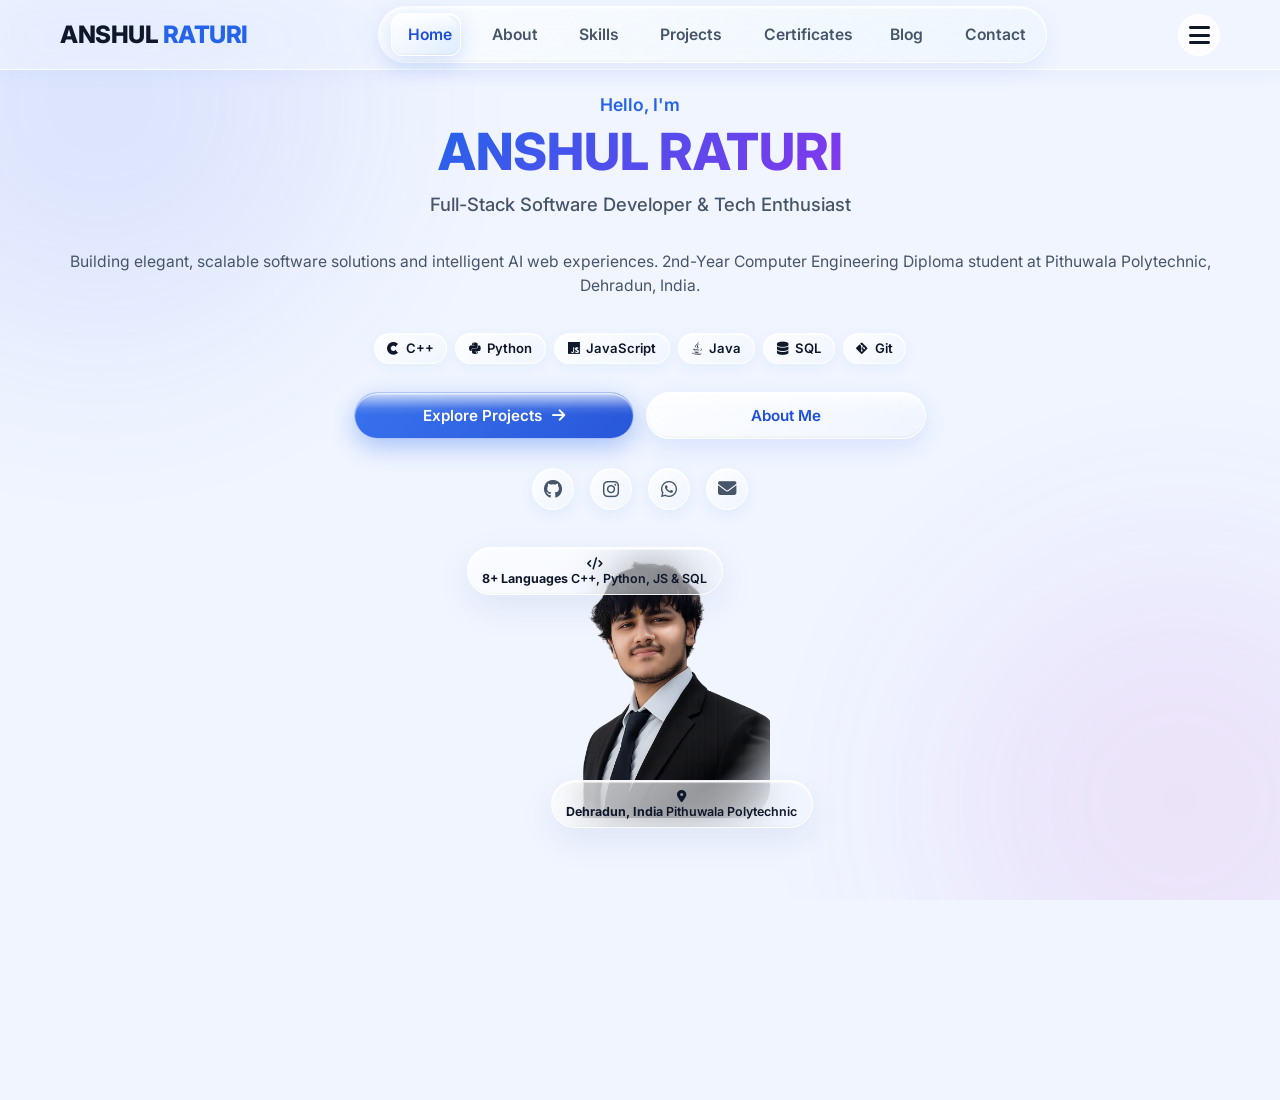
==== commit 53d8d6c4: "Eliminated mobile scroll flicker with 60fps hardware acceleration (v5.0)" ====
--- a/index.html
+++ b/index.html
@@ -15,7 +15,7 @@
   <meta property="og:image" content="my image.png">
   <meta property="og:type" content="website">
 
-  <link rel="stylesheet" href="styles.css">
+  <link rel="stylesheet" href="styles.css?v=5.0">
   <link rel="stylesheet" href="https://cdnjs.cloudflare.com/ajax/libs/font-awesome/6.5.1/css/all.min.css">
 
   <!-- JSON-LD Structured Data: Person Schema (Google Knowledge Graph) -->
--- a/styles.css
+++ b/styles.css
@@ -16,6 +16,8 @@
 
 html {
   scroll-behavior: smooth;
+  overflow-x: hidden;
+  overflow-y: auto;
 }
 
 body {
@@ -24,14 +26,29 @@
   font-family: 'Inter', system-ui, -apple-system, sans-serif;
   background-color: var(--bg-color);
   color: var(--text-primary);
-  overscroll-behavior: none;
   -webkit-font-smoothing: antialiased;
   -moz-osx-font-smoothing: grayscale;
-}
-
-@media (min-width: 1024px) {
+  overflow-x: hidden;
+  overflow-y: auto;
+}
+
+/* Desktop Single Viewport (1025px+) */
+@media (min-width: 1025px) {
   body.home-page {
-    overflow: hidden;
+    overflow: hidden !important;
+    height: 100vh !important;
+  }
+}
+
+/* Mobile & Tablet Full Vertical Scroll (1024px and below) */
+@media (max-width: 1024px) {
+  html, body, body.home-page, .main-content, .hero-section, .hero-container, .hero-content, .hero-image-wrapper {
+    overflow-y: auto !important;
+    overflow-x: hidden !important;
+    height: auto !important;
+    min-height: 100% !important;
+    touch-action: pan-y !important;
+    -webkit-overflow-scrolling: touch !important;
   }
 }
 
@@ -1232,7 +1249,33 @@
   -webkit-overflow-scrolling: touch;
 }
 
-@media (max-width: 768px) {
+@media (max-width: 992px) {
+  /* Eliminate GPU Repaint Flickering on Mobile */
+  *, *::before, *::after {
+    backdrop-filter: none !important;
+    -webkit-backdrop-filter: none !important;
+    text-shadow: none !important;
+  }
+  .card, .skill-card, .project-card, .cert-card, .blog-card, .contact-item, .contact-form, .navbar, .glass, .lang-pill, .hero-socials a, .floating-chip {
+    background: rgba(255, 255, 255, 0.94) !important;
+    border: 1px solid rgba(37, 99, 235, 0.15) !important;
+    box-shadow: 0 4px 16px rgba(31, 38, 135, 0.05) !important;
+    -webkit-transform: translate3d(0, 0, 0);
+    transform: translate3d(0, 0, 0);
+  }
+  .btn-primary {
+    background: linear-gradient(135deg, #2563EB 0%, #1D4ED8 100%) !important;
+    color: #FFFFFF !important;
+    border: none !important;
+    box-shadow: 0 6px 20px rgba(37, 99, 235, 0.25) !important;
+  }
+  .text-gradient {
+    animation: none !important;
+  }
+  .floating-chip {
+    animation: none !important;
+  }
+
   /* Navbar & Floating Capsule on Mobile */
   .nav-container {
     padding: 0 15px;
@@ -1244,13 +1287,16 @@
     left: 15px;
     right: 15px;
     width: auto;
-    background: rgba(240, 245, 255, 0.98);
-    backdrop-filter: blur(20px) saturate(180%);
-    -webkit-backdrop-filter: blur(20px) saturate(180%);
+    background: rgba(240, 245, 255, 0.98) !important;
     flex-direction: column;
     padding: 1.2rem 0;
     gap: 0.4rem;
     text-align: center;
+    border-radius: 20px;
+    border: 1.5px solid rgba(255, 255, 255, 0.9) !important;
+    box-shadow: 0 15px 35px rgba(37, 99, 235, 0.15) !important;
+    z-index: 999;
+  }
     border-radius: 20px;
     border: 1.5px solid rgba(255, 255, 255, 0.9);
     box-shadow: 0 15px 35px rgba(37, 99, 235, 0.15);
@@ -1282,12 +1328,15 @@
   }
   
   /* Hero Section on Mobile */
+  .hero-section, .hero-container, .main-content {
+    min-height: auto !important;
+    height: auto !important;
+  }
   .hero-container {
     flex-direction: column;
     text-align: center;
     padding-top: calc(var(--nav-height) + 1.5rem);
-    padding-bottom: 3rem;
-    min-height: auto;
+    padding-bottom: 4rem !important;
     gap: 2rem;
   }
   .hero-content {
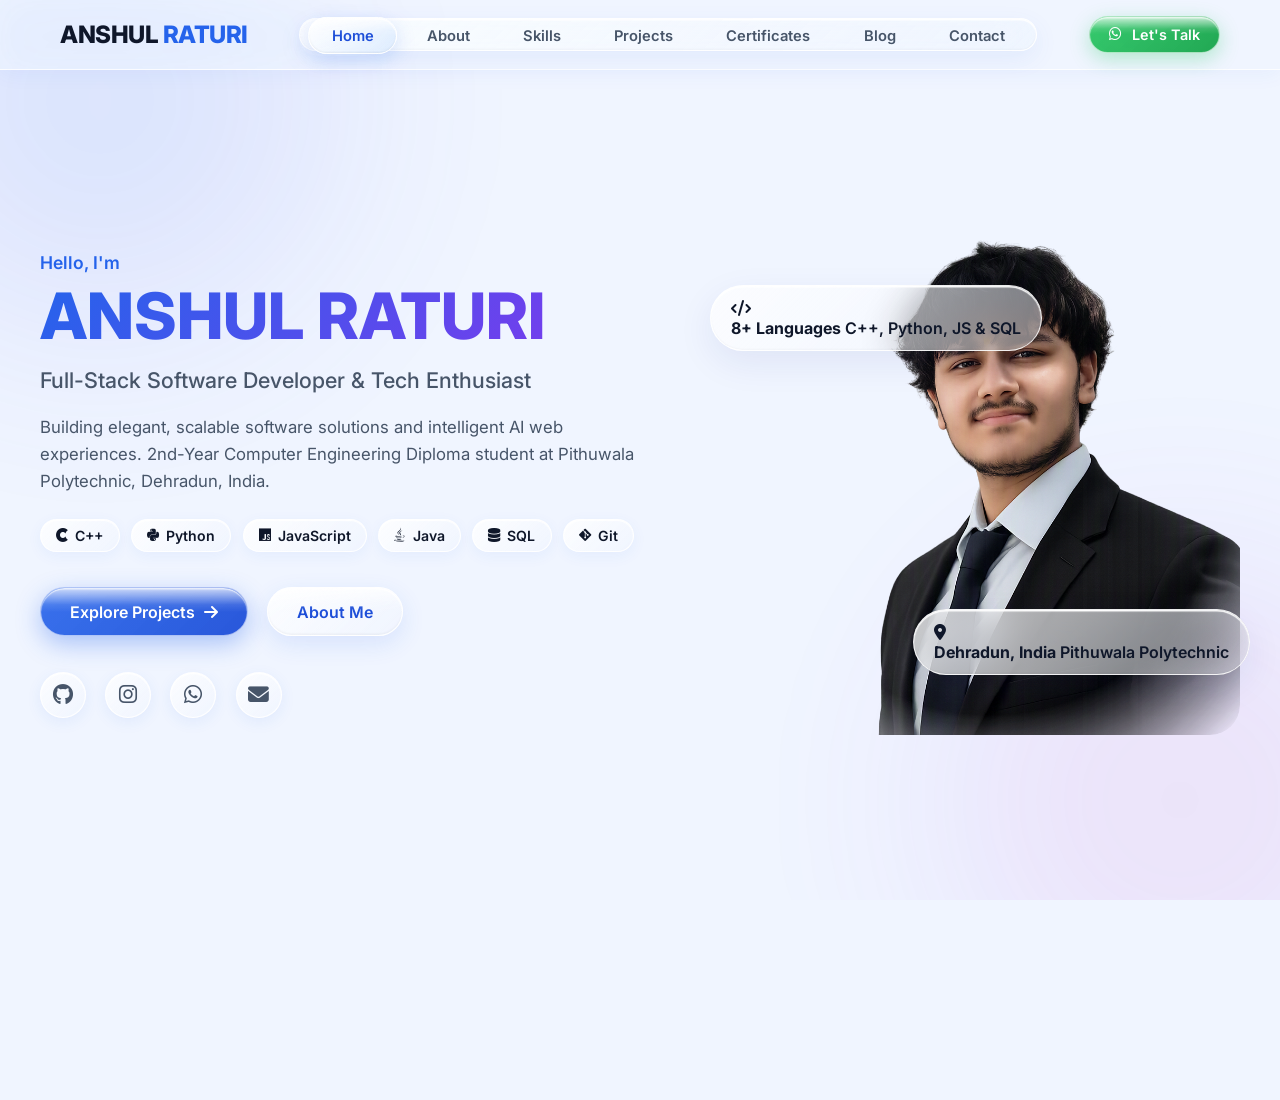
==== commit bdcd940d: "Fixed nested media query syntax bug and bumped CSS cache buster to v6.0 for instant laptop/PC layout" ====
--- a/index.html
+++ b/index.html
@@ -15,36 +15,78 @@
   <meta property="og:image" content="my image.png">
   <meta property="og:type" content="website">
 
-  <link rel="stylesheet" href="styles.css?v=5.0">
+  <link rel="stylesheet" href="styles.css?v=6.0">
   <link rel="stylesheet" href="https://cdnjs.cloudflare.com/ajax/libs/font-awesome/6.5.1/css/all.min.css">
 
   <!-- JSON-LD Structured Data: Person Schema (Google Knowledge Graph) -->
   <script type="application/ld+json">
-  {
-    "@context": "https://schema.org",
-    "@type": "Person",
-    "name": "Anshul Raturi",
-    "alternateName": "Anshul Raturi Developer",
-    "jobTitle": "Full-Stack Software Developer",
-    "url": "https://anshulraturi.dev",
-    "image": "my image.png",
-    "alumniOf": {
-      "@type": "EducationalOrganization",
-      "name": "Pithuwala Polytechnic, Dehradun"
+  [
+    {
+      "@context": "https://schema.org",
+      "@type": "Person",
+      "@id": "https://anshulraturi2009.github.io/portfolio/#anshulraturi",
+      "name": "Anshul Raturi",
+      "alternateName": ["Anshul Raturi Developer", "Anshul Raturi Dehradun", "Anshul Raturi Founder"],
+      "jobTitle": "Full-Stack Software Developer",
+      "url": "https://anshulraturi2009.github.io/portfolio/",
+      "image": "my image.png",
+      "alumniOf": {
+        "@type": "EducationalOrganization",
+        "name": "Pithuwala Polytechnic, Dehradun"
+      },
+      "address": {
+        "@type": "PostalAddress",
+        "addressLocality": "Dehradun",
+        "addressRegion": "Uttarakhand",
+        "addressCountry": "India"
+      },
+      "knowsAbout": ["C++", "Python", "JavaScript", "Full-Stack Development", "AI/ML", "SQL", "Git"],
+      "sameAs": [
+        "https://www.linkedin.com/in/anshul-raturi-b94325377",
+        "https://github.com/anshulraturi2009",
+        "https://www.instagram.com/__anshul__raturi__/",
+        "https://wa.me/917456057507"
+      ]
     },
-    "address": {
-      "@type": "PostalAddress",
-      "addressLocality": "Dehradun",
-      "addressRegion": "Uttarakhand",
-      "addressCountry": "India"
+    {
+      "@context": "https://schema.org",
+      "@type": "SoftwareApplication",
+      "name": "RaturiHub AI",
+      "alternateName": "RaturiGPT",
+      "applicationCategory": "DeveloperApplication",
+      "url": "https://raturi-gpt.web.app/",
+      "author": {
+        "@type": "Person",
+        "name": "Anshul Raturi",
+        "url": "https://anshulraturi2009.github.io/portfolio/"
+      },
+      "creator": {
+        "@type": "Person",
+        "name": "Anshul Raturi",
+        "url": "https://anshulraturi2009.github.io/portfolio/"
+      },
+      "description": "RaturiHub AI (RaturiGPT) is an intelligent AI platform founded and engineered by Anshul Raturi."
     },
-    "knowsAbout": ["C++", "Python", "JavaScript", "Full-Stack Development", "AI/ML", "SQL", "Git"],
-    "sameAs": [
-      "https://github.com/anshulraturi2009",
-      "https://www.instagram.com/__anshul__raturi__/",
-      "https://wa.me/917456057507"
-    ]
-  }
+    {
+      "@context": "https://schema.org",
+      "@type": "SoftwareApplication",
+      "name": "MAX AI Assistant",
+      "alternateName": "MAX AI",
+      "applicationCategory": "DeveloperApplication",
+      "url": "https://max-ai-a030a.web.app/auth",
+      "author": {
+        "@type": "Person",
+        "name": "Anshul Raturi",
+        "url": "https://anshulraturi2009.github.io/portfolio/"
+      },
+      "creator": {
+        "@type": "Person",
+        "name": "Anshul Raturi",
+        "url": "https://anshulraturi2009.github.io/portfolio/"
+      },
+      "description": "MAX AI Assistant is an enterprise-grade secure AI platform founded and engineered by Anshul Raturi."
+    }
+  ]
   </script>
 </head>
 <body class="home-page page-transition">
--- a/styles.css
+++ b/styles.css
@@ -456,19 +456,21 @@
   min-height: 100vh;
 }
 .hero-container {
-  max-width: 1200px;
+  max-width: 1240px;
   margin: 0 auto;
   padding: calc(var(--nav-height) + 2rem) 20px 2rem;
   display: flex;
+  flex-direction: row;
   align-items: center;
   justify-content: space-between;
-  gap: 3rem;
+  gap: 3.5rem;
   min-height: 100vh;
 }
 .hero-content {
-  flex: 1;
-  max-width: 600px;
+  flex: 1.1;
+  max-width: 620px;
   z-index: 2;
+  text-align: left;
 }
 .greeting-badge {
   display: inline-block;
@@ -565,18 +567,19 @@
 
 /* Image Wrapping & Seamless Radial Feathering */
 .hero-image-wrapper {
-  flex: 1;
-  display: flex;
-  justify-content: center;
+  flex: 0.9;
+  display: flex;
+  justify-content: flex-end;
   align-items: center;
   position: relative;
-  min-width: 320px;
+  min-width: 340px;
+  max-width: 520px;
   z-index: 1;
 }
 .hero-image-container {
   position: relative;
   width: 100%;
-  max-width: 480px;
+  max-width: 500px;
   aspect-ratio: 1;
   overflow: hidden;
   border-radius: 30px;
@@ -1297,11 +1300,6 @@
     box-shadow: 0 15px 35px rgba(37, 99, 235, 0.15) !important;
     z-index: 999;
   }
-    border-radius: 20px;
-    border: 1.5px solid rgba(255, 255, 255, 0.9);
-    box-shadow: 0 15px 35px rgba(37, 99, 235, 0.15);
-    z-index: 999;
-  }
   .nav-links.active {
     display: flex;
   }
@@ -1326,24 +1324,30 @@
   .nav-actions .btn-whatsapp-small {
     display: none;
   }
-  
-  /* Hero Section on Mobile */
+}
+
+/* Hero Section & Page Grids on Smartphone (768px and below) */
+@media (max-width: 768px) {
   .hero-section, .hero-container, .main-content {
     min-height: auto !important;
     height: auto !important;
   }
   .hero-container {
-    flex-direction: column;
-    text-align: center;
+    flex-direction: column !important;
+    text-align: center !important;
     padding-top: calc(var(--nav-height) + 1.5rem);
     padding-bottom: 4rem !important;
     gap: 2rem;
   }
   .hero-content {
-    max-width: 100%;
+    max-width: 100% !important;
     display: flex;
     flex-direction: column;
     align-items: center;
+    text-align: center !important;
+  }
+  .greeting-badge, .hero-name, .hero-role, .hero-desc {
+    text-align: center !important;
   }
   .hero-name {
     font-size: clamp(2.3rem, 7.5vw, 3.2rem);
@@ -1358,7 +1362,7 @@
     margin-bottom: 1.2rem;
   }
   .language-capsule-bar {
-    justify-content: center;
+    justify-content: center !important;
     margin-top: 1rem;
     margin-bottom: 1.8rem;
     gap: 0.5rem;
@@ -1368,7 +1372,7 @@
     padding: 0.38rem 0.8rem;
   }
   .hero-buttons {
-    justify-content: center;
+    justify-content: center !important;
     width: 100%;
     gap: 0.8rem;
     margin-bottom: 1.8rem;
@@ -1380,7 +1384,7 @@
     font-size: 0.95rem;
   }
   .hero-socials {
-    justify-content: center;
+    justify-content: center !important;
     gap: 1rem;
   }
   .hero-socials a {
@@ -1388,15 +1392,15 @@
     height: 42px;
     font-size: 1.15rem;
   }
-  
   .hero-image-wrapper {
     margin-top: 1rem;
     width: 100%;
-    max-width: 320px;
+    max-width: 320px !important;
     min-width: 0;
+    justify-content: center !important;
   }
   .hero-image-container {
-    max-width: 260px;
+    max-width: 260px !important;
   }
   .floating-chip {
     padding: 0.5rem 0.9rem;
@@ -1410,8 +1414,6 @@
     bottom: -4%;
     right: -4%;
   }
-
-  /* All Page Grids Collapse to 1 Column */
   .page-header {
     margin-bottom: 2.5rem;
   }
@@ -1431,11 +1433,47 @@
   .stat-num {
     font-size: 2.8rem;
   }
-  
   .about-grid, .skills-grid, .projects-grid, .certificates-grid, .blog-grid, .contact-grid {
     grid-template-columns: 1fr !important;
     gap: 1.5rem;
   }
+}
+
+/* Desktop / PC / Laptop Side-by-Side Grid (769px and above) */
+@media (min-width: 769px) {
+  .hero-container {
+    flex-direction: row !important;
+    text-align: left !important;
+    justify-content: space-between !important;
+    align-items: center !important;
+    gap: 3.5rem !important;
+  }
+  .hero-content {
+    text-align: left !important;
+    align-items: flex-start !important;
+    max-width: 620px !important;
+  }
+  .greeting-badge, .hero-name, .hero-role, .hero-desc {
+    text-align: left !important;
+  }
+  .language-capsule-bar {
+    justify-content: flex-start !important;
+  }
+  .hero-buttons {
+    justify-content: flex-start !important;
+  }
+  .hero-socials {
+    justify-content: flex-start !important;
+  }
+  .hero-image-wrapper {
+    justify-content: flex-end !important;
+    max-width: 520px !important;
+  }
+  .hero-image-container {
+    max-width: 500px !important;
+    width: 100% !important;
+  }
+}
   
   .card, .skill-card, .project-card, .cert-card, .blog-card, .contact-item, .contact-form {
     padding: 1.4rem;
